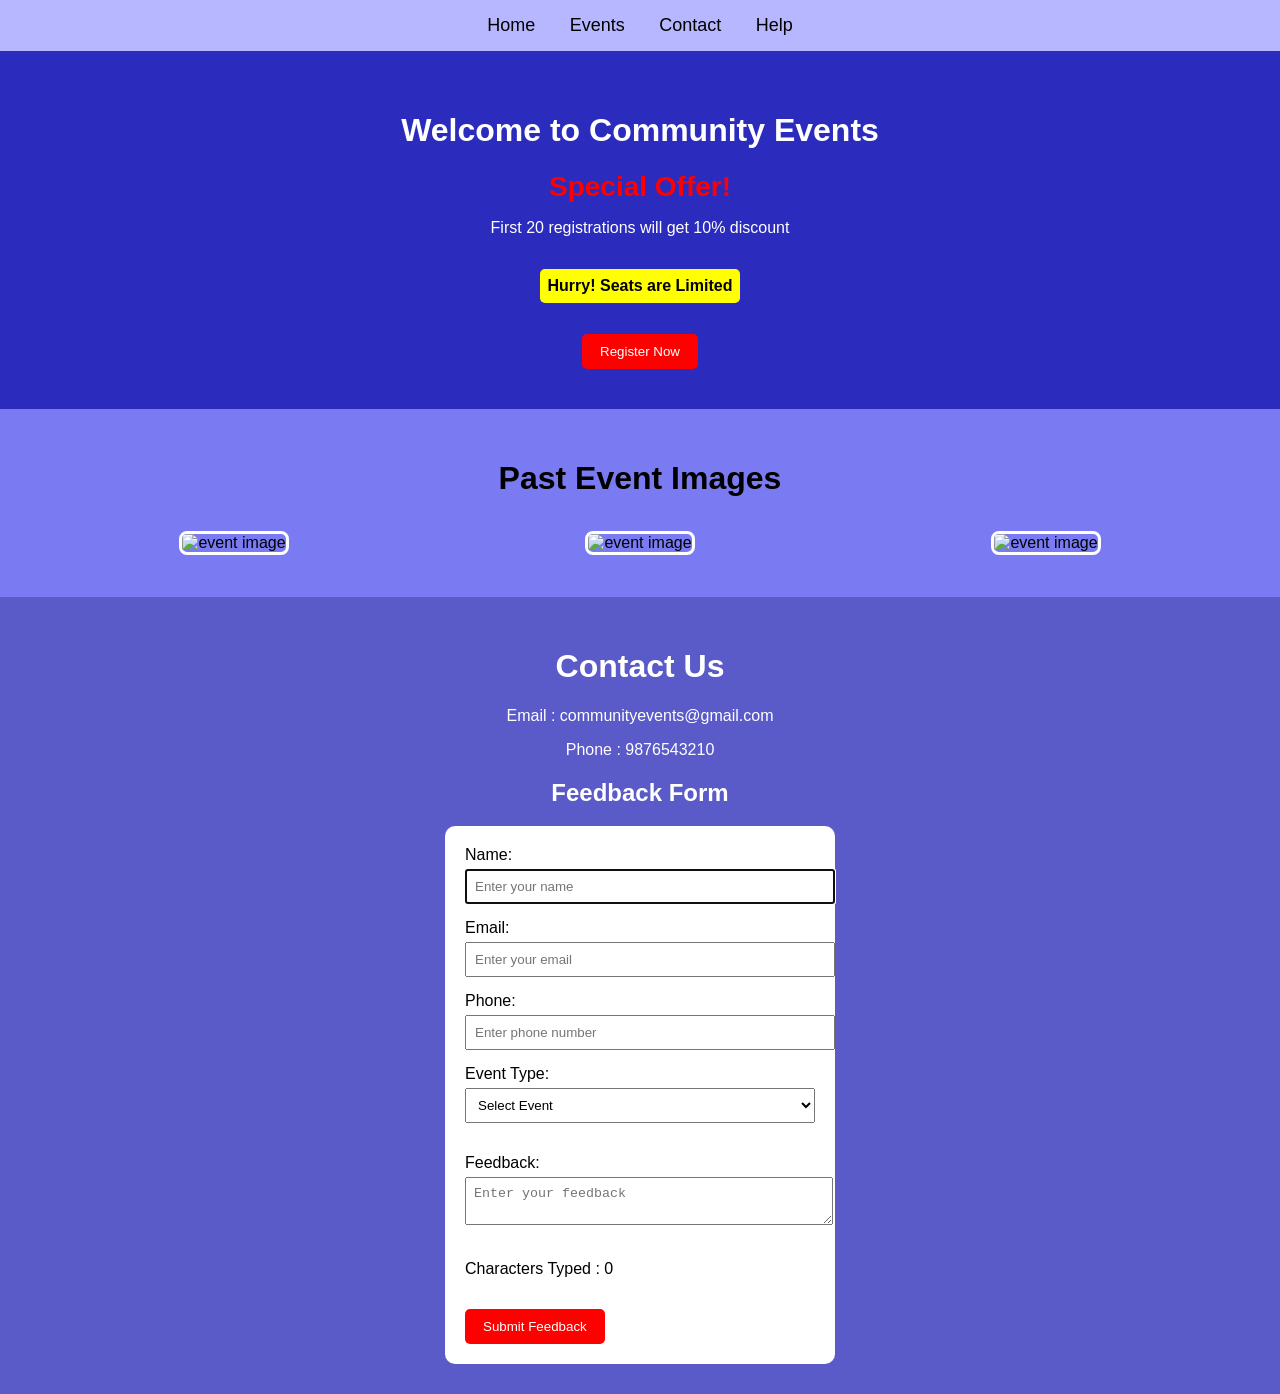
==== module1-html/index.html @ 54b48437 "added html and css files" ====
<!DOCTYPE html>
<html lang="en">

<head>
    <meta charset="UTF-8">
    <meta name="viewport" content="width=device-width, initial-scale=1.0">
    <title>Community Event Portal</title>

    <style>
        body {
            margin: 0;
            font-family: Arial, sans-serif;
            background-color: #f4f4f4;
        }

        #navbar {
            background-color: #b7b7ff;
            padding: 15px;
            text-align: center;
            position: sticky;
            top: 0;
        }

        #navbar a {
            text-decoration: none;
            color: black;
            margin: 15px;
            font-size: 18px;
        }

        #navbar a:hover {
            color: blue;
        }

        #welcomeBanner {
            background-color: #2b2bbd;
            color: white;
            text-align: center;
            padding: 40px;
        }

        .highlight {
            background-color: yellow;
            color: black;
            display: inline-block;
            padding: 8px;
            border-radius: 5px;
            font-weight: bold;
        }

        button {
            background-color: red;
            color: white;
            border: none;
            padding: 10px 18px;
            margin-top: 15px;
            border-radius: 5px;
            cursor: pointer;
        }

        button:hover {
            background-color: darkred;
        }

        #events {
            background-color: #7a7af3;
            text-align: center;
            padding: 30px;
        }

        table {
            width: 100%;
        }

        td {
            padding: 10px;
        }

        .eventImg {
            width: 100%;
            height: 250px;
            border-radius: 8px;
            border: 3px solid white;
            object-fit: cover;
            transition: 0.3s;
            cursor: pointer;
        }

        #footer {
            background-color: #5a5ac8;
            color: white;
            text-align: center;
            padding: 30px;
        }

        form {
            background-color: white;
            color: black;
            width: 350px;
            margin: auto;
            padding: 20px;
            border-radius: 10px;
            text-align: left;
        }

        input,
        select,
        textarea {
            width: 100%;
            padding: 8px;
            margin-top: 5px;
            margin-bottom: 15px;
        }

        #fee {
            color: blue;
            font-weight: bold;
        }
    </style>
</head>

<body>

    <div id="navbar">
        <a href="#">Home</a>
        <a href="#events">Events</a>
        <a href="#footer">Contact</a>
        <a href="help.html" target="_blank">Help</a>
    </div>

    <div id="welcomeBanner">

        <h1>Welcome to Community Events</h1>

        <span style="color:red; font-weight:bold; font-size:28px;">
            Special Offer!
        </span>

        <p>
            First 20 registrations will get 10% discount
        </p>

        <p class="highlight">
            Hurry! Seats are Limited
        </p>

        <br>

        <a href="register.html" target="_blank">
            <button>
                Register Now
            </button>
        </a>

    </div>

    <div id="events">

        <h1>Past Event Images</h1>

        <table>

            <tr>

                <td>
                    <img src="./src/img1.webp" class="eventImg" ondblclick="enlargeImage(this)" alt="event image">
                </td>

                <td>
                    <img src="./src/img2.webp" class="eventImg" ondblclick="enlargeImage(this)" alt="event image">
                </td>

                <td>
                    <img src="./src/img3.webp" class="eventImg" ondblclick="enlargeImage(this)" alt="event image">
                </td>

            </tr>

        </table>

    </div>

    <div id="footer">

        <h1>Contact Us</h1>

        <p>Email : communityevents@gmail.com</p>
        <p>Phone : 9876543210</p>

        <h2>Feedback Form</h2>

        <form onsubmit="submitForm(event)">

            Name:
            <input type="text" placeholder="Enter your name" required autofocus>

            Email:
            <input type="email" placeholder="Enter your email" required>

            Phone:
            <input type="text" id="phone" placeholder="Enter phone number" onblur="validatePhone()" required>

            Event Type:
            <select id="eventType" onchange="showFee()" required>

                <option value="">Select Event</option>
                <option value="500">Workshop</option>
                <option value="1000">Hackathon</option>
                <option value="1500">Seminar</option>

            </select>

            <p id="fee"></p>

            Feedback:
            <textarea id="feedback" placeholder="Enter your feedback" onkeyup="countCharacters()"></textarea>

            <p>
                Characters Typed :
                <span id="count">0</span>
            </p>

            <button type="submit">
                Submit Feedback
            </button>

        </form>

    </div>

    <script>

        function validatePhone() {

            let phone =
                document.getElementById("phone").value;

            if (phone.length != 10) {

                alert("Phone number should contain 10 digits");

            }
        }

        function showFee() {

            let fee =
                document.getElementById("eventType").value;

            document.getElementById("fee").innerHTML =
                "Event Fee : ₹" + fee;

        }

        function countCharacters() {

            let text =
                document.getElementById("feedback").value;

            document.getElementById("count").innerHTML =
                text.length;

        }

        function enlargeImage(image) {

            image.style.width = "500px";
            image.style.height = "350px";

        }

        function submitForm(event) {

            event.preventDefault();

            alert("Feedback Submitted Successfully!");

        }

    </script>

</body>

</html>
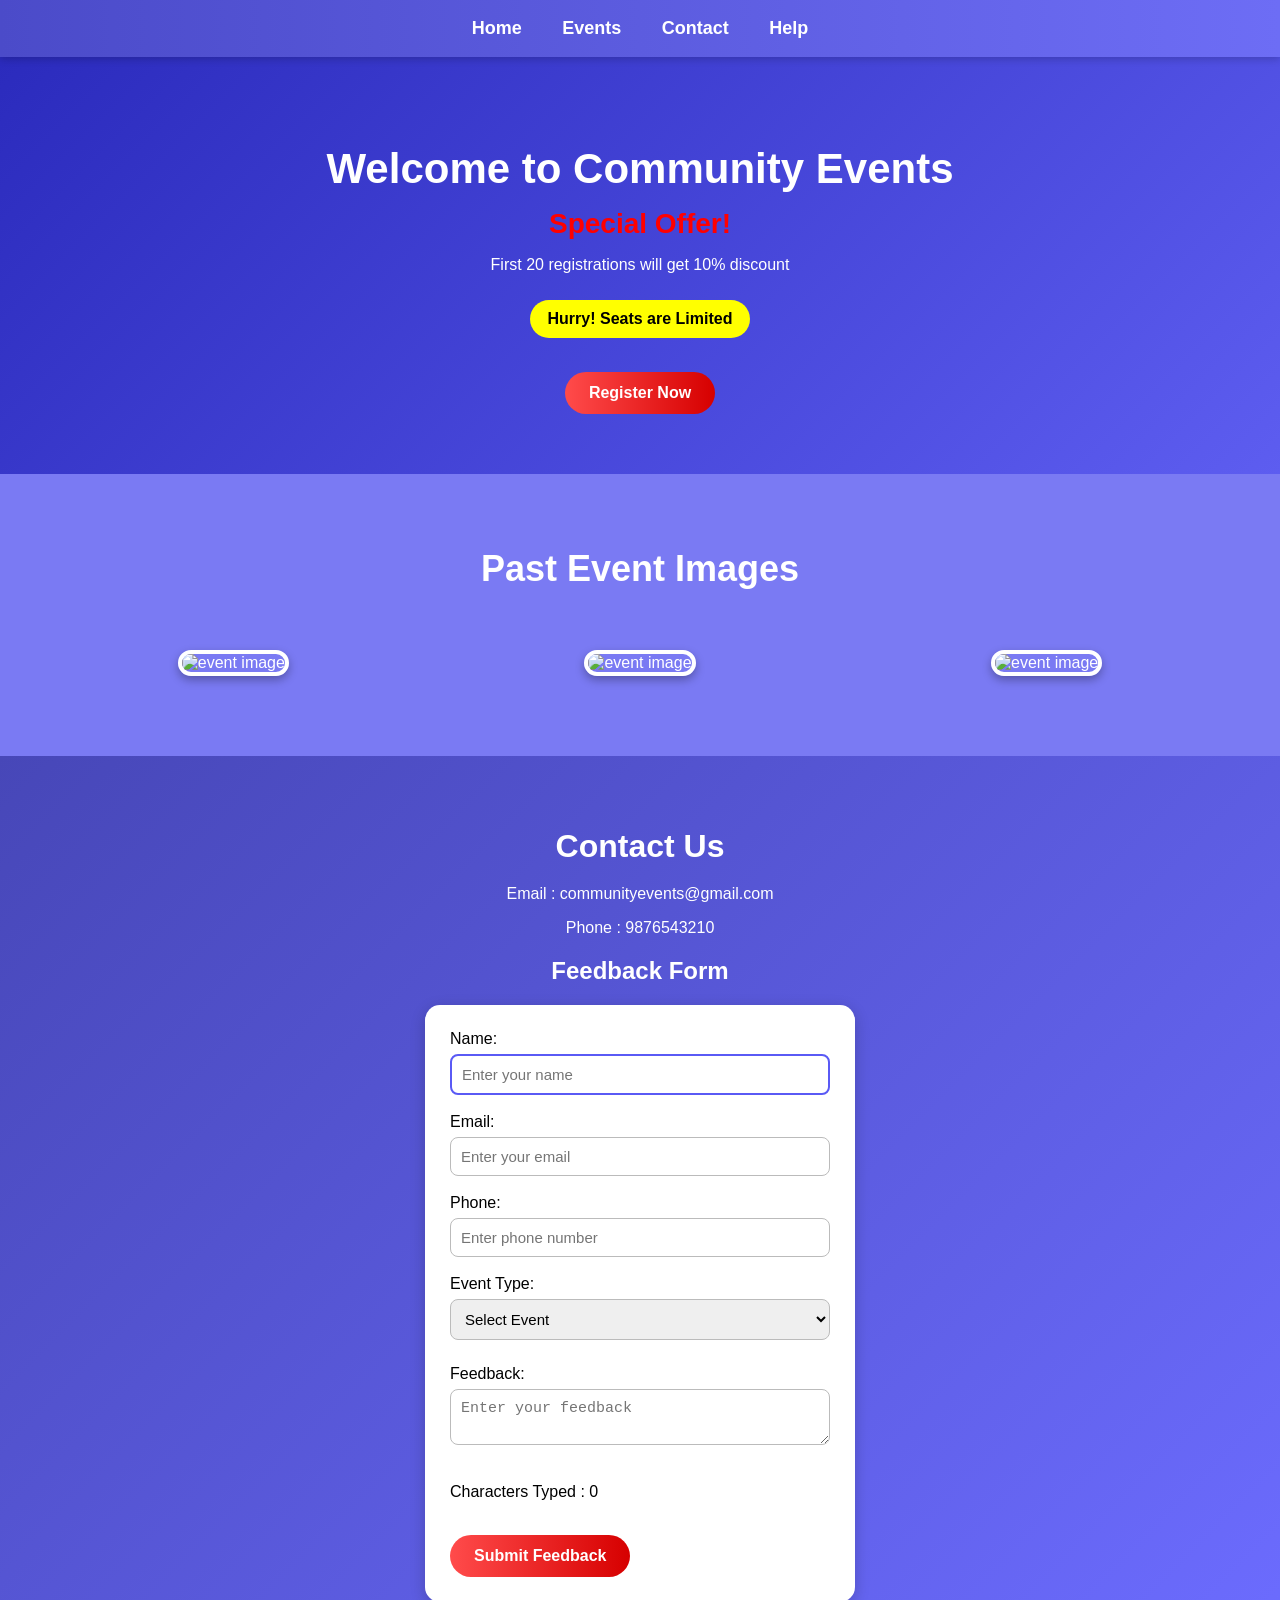
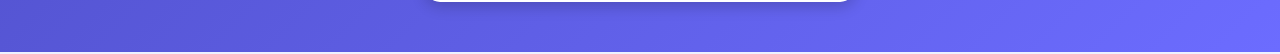
==== commit d47b7037: "corrected help page content" ====
--- a/module1-html/index.html
+++ b/module1-html/index.html
@@ -7,116 +7,174 @@
     <title>Community Event Portal</title>
 
     <style>
-        body {
-            margin: 0;
-            font-family: Arial, sans-serif;
-            background-color: #f4f4f4;
-        }
-
-        #navbar {
-            background-color: #b7b7ff;
-            padding: 15px;
-            text-align: center;
-            position: sticky;
-            top: 0;
-        }
-
-        #navbar a {
-            text-decoration: none;
-            color: black;
-            margin: 15px;
-            font-size: 18px;
-        }
-
-        #navbar a:hover {
-            color: blue;
-        }
-
-        #welcomeBanner {
-            background-color: #2b2bbd;
-            color: white;
-            text-align: center;
-            padding: 40px;
-        }
-
-        .highlight {
-            background-color: yellow;
-            color: black;
-            display: inline-block;
-            padding: 8px;
-            border-radius: 5px;
-            font-weight: bold;
-        }
-
-        button {
-            background-color: red;
-            color: white;
-            border: none;
-            padding: 10px 18px;
-            margin-top: 15px;
-            border-radius: 5px;
-            cursor: pointer;
-        }
-
-        button:hover {
-            background-color: darkred;
-        }
-
-        #events {
-            background-color: #7a7af3;
-            text-align: center;
-            padding: 30px;
-        }
-
-        table {
-            width: 100%;
-        }
-
-        td {
-            padding: 10px;
-        }
-
-        .eventImg {
-            width: 100%;
-            height: 250px;
-            border-radius: 8px;
-            border: 3px solid white;
-            object-fit: cover;
-            transition: 0.3s;
-            cursor: pointer;
-        }
-
-        #footer {
-            background-color: #5a5ac8;
-            color: white;
-            text-align: center;
-            padding: 30px;
-        }
-
-        form {
-            background-color: white;
-            color: black;
-            width: 350px;
-            margin: auto;
-            padding: 20px;
-            border-radius: 10px;
-            text-align: left;
-        }
-
-        input,
-        select,
-        textarea {
-            width: 100%;
-            padding: 8px;
-            margin-top: 5px;
-            margin-bottom: 15px;
-        }
-
-        #fee {
-            color: blue;
-            font-weight: bold;
-        }
-    </style>
+
+    body{
+        margin:0;
+        font-family: 'Segoe UI', Tahoma, Geneva, Verdana, sans-serif;
+        background: #eef1ff;
+        color:#222;
+    }
+
+    /* Navigation */
+
+    #navbar{
+        background: linear-gradient(90deg,#4b4bc9,#6d6df5);
+        padding:18px;
+        text-align:center;
+        position:sticky;
+        top:0;
+        z-index:1000;
+        box-shadow:0 2px 8px rgba(0,0,0,0.2);
+    }
+
+    #navbar a{
+        text-decoration:none;
+        color:white;
+        margin:0 18px;
+        font-size:18px;
+        font-weight:bold;
+        transition:0.3s;
+    }
+
+    #navbar a:hover{
+        color:yellow;
+    }
+
+    /* Welcome Banner */
+
+    #welcomeBanner{
+        background: linear-gradient(135deg,#2b2bbd,#5d5df0);
+        color:white;
+        text-align:center;
+        padding:60px 20px;
+    }
+
+    #welcomeBanner h1{
+        font-size:42px;
+        margin-bottom:15px;
+    }
+
+    .highlight{
+        background-color:yellow;
+        color:black;
+        display:inline-block;
+        padding:10px 18px;
+        border-radius:30px;
+        font-weight:bold;
+        margin-top:10px;
+    }
+
+    button{
+        background:linear-gradient(90deg,#ff4b4b,#d60000);
+        color:white;
+        border:none;
+        padding:12px 24px;
+        margin-top:18px;
+        border-radius:30px;
+        cursor:pointer;
+        font-size:16px;
+        font-weight:bold;
+        transition:0.3s;
+    }
+
+    button:hover{
+        transform:scale(1.05);
+        background:linear-gradient(90deg,#d60000,#900000);
+    }
+
+    /* Events */
+
+    #events{
+        background:#7a7af3;
+        padding:50px 20px;
+        text-align:center;
+        color:white;
+    }
+
+    #events h1{
+        margin-bottom:30px;
+        font-size:36px;
+    }
+
+    table{
+        width:100%;
+        border-spacing:20px;
+    }
+
+    td{
+        padding:10px;
+    }
+
+    .eventImg{
+        width:100%;
+        height:260px;
+        border-radius:15px;
+        border:4px solid white;
+        object-fit:cover;
+        transition:0.4s;
+        cursor:pointer;
+        box-shadow:0 4px 10px rgba(0,0,0,0.3);
+    }
+
+    .eventImg:hover{
+        transform:translateY(-8px);
+    }
+
+    /* Footer */
+
+    #footer{
+        background:linear-gradient(135deg,#4747b8,#6c6cff);
+        color:white;
+        text-align:center;
+        padding:50px 20px;
+    }
+
+    #footer h1,
+    #footer h2{
+        margin-bottom:20px;
+    }
+
+    /* Form */
+
+    form{
+        background:white;
+        color:black;
+        width:380px;
+        margin:auto;
+        padding:25px;
+        border-radius:15px;
+        text-align:left;
+        box-shadow:0 4px 15px rgba(0,0,0,0.2);
+    }
+
+    input,
+    select,
+    textarea{
+        width:100%;
+        padding:10px;
+        margin-top:6px;
+        margin-bottom:18px;
+        border:1px solid #bbb;
+        border-radius:8px;
+        font-size:15px;
+        box-sizing:border-box;
+    }
+
+    input:focus,
+    select:focus,
+    textarea:focus{
+        outline:none;
+        border:2px solid #5a5af5;
+    }
+
+    #fee{
+        color:#2b2bbd;
+        font-weight:bold;
+        margin-top:-8px;
+        margin-bottom:15px;
+    }
+
+</style>
 </head>
 
 <body>
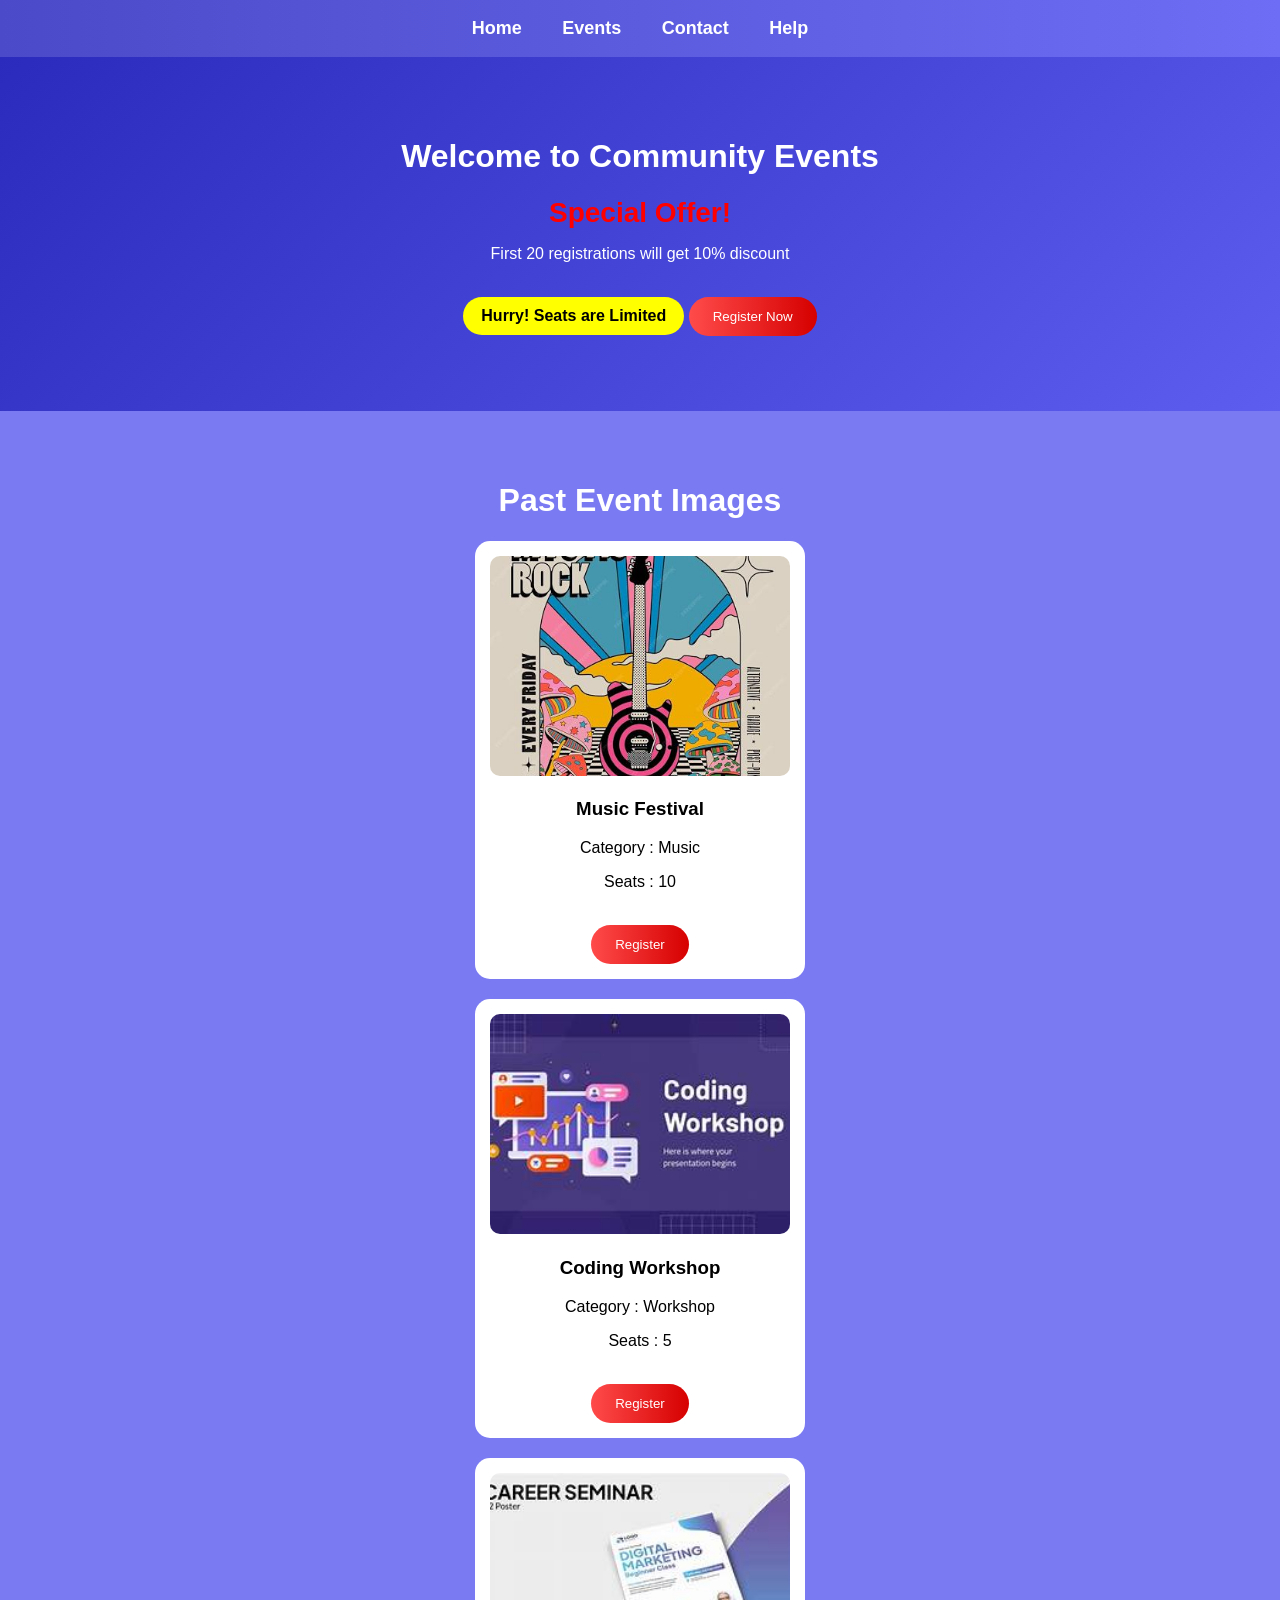
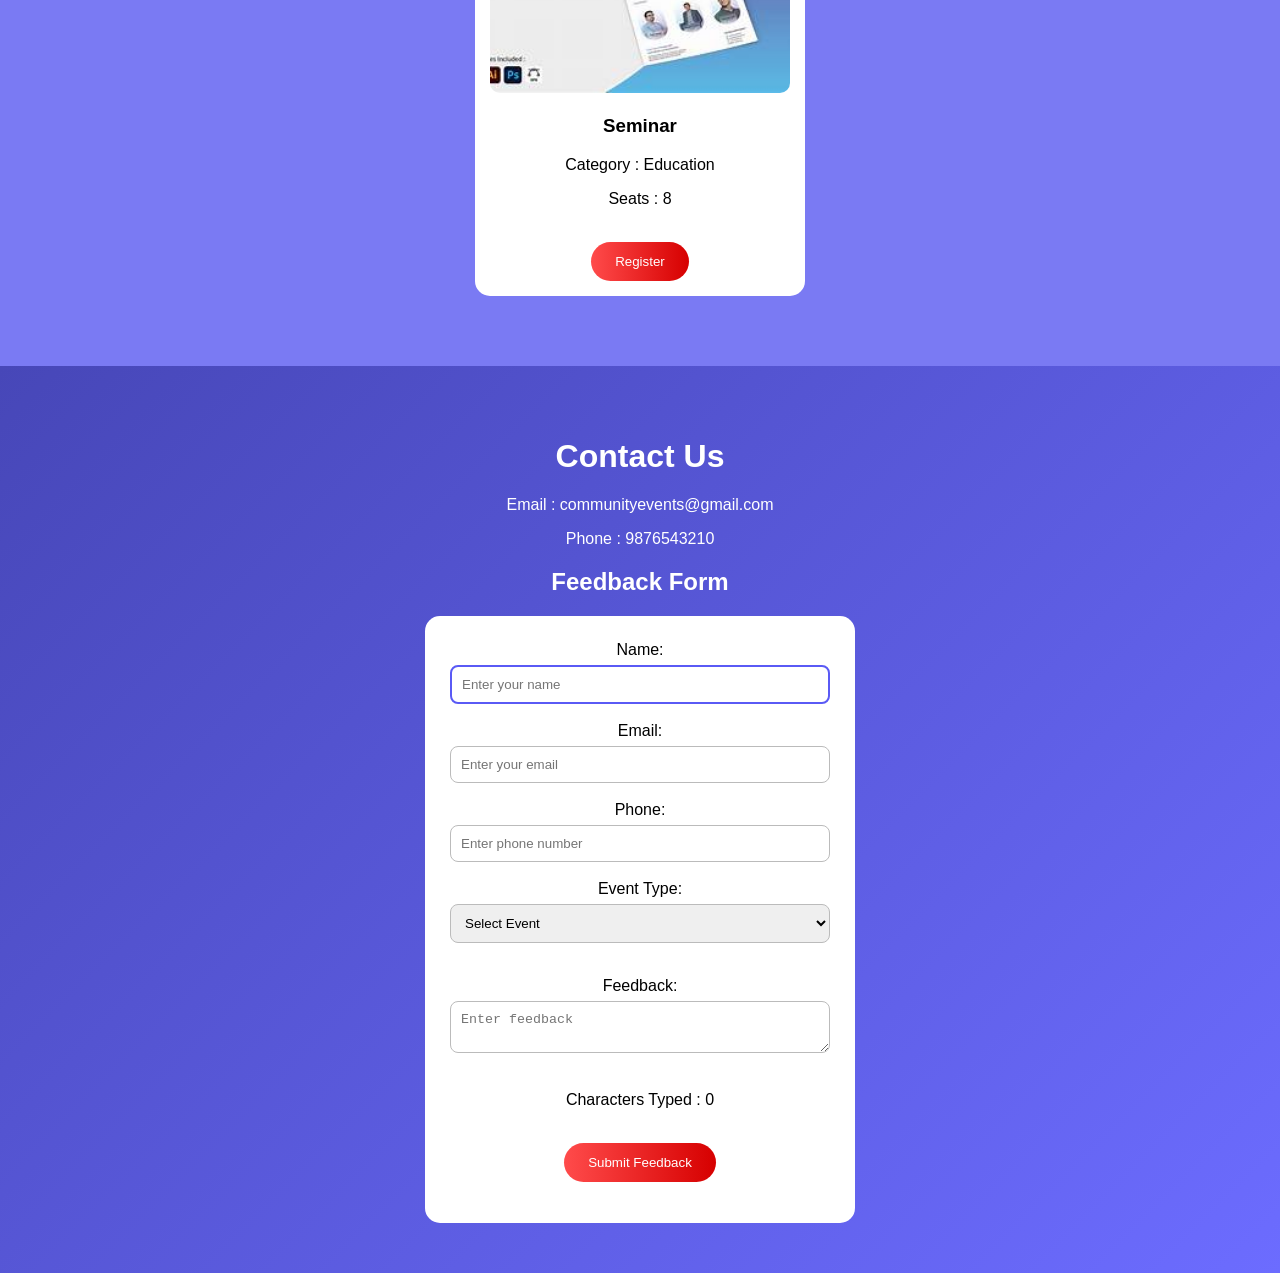
==== commit cba94e57: "javascript added" ====
--- a/module1-html/index.html
+++ b/module1-html/index.html
@@ -2,276 +2,155 @@
 <html lang="en">
 
 <head>
+
     <meta charset="UTF-8">
-    <meta name="viewport" content="width=device-width, initial-scale=1.0">
+
+    <meta name="viewport"
+    content="width=device-width, initial-scale=1.0">
+
     <title>Community Event Portal</title>
 
-    <style>
+    <link rel="stylesheet"
+    href="../module1-css/style.css">
 
-    body{
-        margin:0;
-        font-family: 'Segoe UI', Tahoma, Geneva, Verdana, sans-serif;
-        background: #eef1ff;
-        color:#222;
-    }
-
-    /* Navigation */
-
-    #navbar{
-        background: linear-gradient(90deg,#4b4bc9,#6d6df5);
-        padding:18px;
-        text-align:center;
-        position:sticky;
-        top:0;
-        z-index:1000;
-        box-shadow:0 2px 8px rgba(0,0,0,0.2);
-    }
-
-    #navbar a{
-        text-decoration:none;
-        color:white;
-        margin:0 18px;
-        font-size:18px;
-        font-weight:bold;
-        transition:0.3s;
-    }
-
-    #navbar a:hover{
-        color:yellow;
-    }
-
-    /* Welcome Banner */
-
-    #welcomeBanner{
-        background: linear-gradient(135deg,#2b2bbd,#5d5df0);
-        color:white;
-        text-align:center;
-        padding:60px 20px;
-    }
-
-    #welcomeBanner h1{
-        font-size:42px;
-        margin-bottom:15px;
-    }
-
-    .highlight{
-        background-color:yellow;
-        color:black;
-        display:inline-block;
-        padding:10px 18px;
-        border-radius:30px;
-        font-weight:bold;
-        margin-top:10px;
-    }
-
-    button{
-        background:linear-gradient(90deg,#ff4b4b,#d60000);
-        color:white;
-        border:none;
-        padding:12px 24px;
-        margin-top:18px;
-        border-radius:30px;
-        cursor:pointer;
-        font-size:16px;
-        font-weight:bold;
-        transition:0.3s;
-    }
-
-    button:hover{
-        transform:scale(1.05);
-        background:linear-gradient(90deg,#d60000,#900000);
-    }
-
-    /* Events */
-
-    #events{
-        background:#7a7af3;
-        padding:50px 20px;
-        text-align:center;
-        color:white;
-    }
-
-    #events h1{
-        margin-bottom:30px;
-        font-size:36px;
-    }
-
-    table{
-        width:100%;
-        border-spacing:20px;
-    }
-
-    td{
-        padding:10px;
-    }
-
-    .eventImg{
-        width:100%;
-        height:260px;
-        border-radius:15px;
-        border:4px solid white;
-        object-fit:cover;
-        transition:0.4s;
-        cursor:pointer;
-        box-shadow:0 4px 10px rgba(0,0,0,0.3);
-    }
-
-    .eventImg:hover{
-        transform:translateY(-8px);
-    }
-
-    /* Footer */
-
-    #footer{
-        background:linear-gradient(135deg,#4747b8,#6c6cff);
-        color:white;
-        text-align:center;
-        padding:50px 20px;
-    }
-
-    #footer h1,
-    #footer h2{
-        margin-bottom:20px;
-    }
-
-    /* Form */
-
-    form{
-        background:white;
-        color:black;
-        width:380px;
-        margin:auto;
-        padding:25px;
-        border-radius:15px;
-        text-align:left;
-        box-shadow:0 4px 15px rgba(0,0,0,0.2);
-    }
-
-    input,
-    select,
-    textarea{
-        width:100%;
-        padding:10px;
-        margin-top:6px;
-        margin-bottom:18px;
-        border:1px solid #bbb;
-        border-radius:8px;
-        font-size:15px;
-        box-sizing:border-box;
-    }
-
-    input:focus,
-    select:focus,
-    textarea:focus{
-        outline:none;
-        border:2px solid #5a5af5;
-    }
-
-    #fee{
-        color:#2b2bbd;
-        font-weight:bold;
-        margin-top:-8px;
-        margin-bottom:15px;
-    }
-
-</style>
 </head>
 
 <body>
 
+    <!-- Navigation -->
+
     <div id="navbar">
+
         <a href="#">Home</a>
+
         <a href="#events">Events</a>
+
         <a href="#footer">Contact</a>
-        <a href="help.html" target="_blank">Help</a>
+
+        <a href="help.html"
+        target="_blank">
+
+        Help
+
+        </a>
+
     </div>
+
+    <!-- Welcome Banner -->
 
     <div id="welcomeBanner">
 
-        <h1>Welcome to Community Events</h1>
+        <h1>
+            Welcome to Community Events
+        </h1>
 
-        <span style="color:red; font-weight:bold; font-size:28px;">
+        <span class="offer">
             Special Offer!
         </span>
 
         <p>
-            First 20 registrations will get 10% discount
+            First 20 registrations
+            will get 10% discount
         </p>
 
         <p class="highlight">
             Hurry! Seats are Limited
         </p>
 
-        <br>
+        <a href="register.html"
+        target="_blank">
 
-        <a href="register.html" target="_blank">
             <button>
                 Register Now
             </button>
+
         </a>
 
     </div>
+
+    <!-- Events -->
 
     <div id="events">
 
         <h1>Past Event Images</h1>
 
-        <table>
-
-            <tr>
-
-                <td>
-                    <img src="./src/img1.webp" class="eventImg" ondblclick="enlargeImage(this)" alt="event image">
-                </td>
-
-                <td>
-                    <img src="./src/img2.webp" class="eventImg" ondblclick="enlargeImage(this)" alt="event image">
-                </td>
-
-                <td>
-                    <img src="./src/img3.webp" class="eventImg" ondblclick="enlargeImage(this)" alt="event image">
-                </td>
-
-            </tr>
-
-        </table>
+        <div id="eventContainer"></div>
 
     </div>
+
+    <!-- Footer -->
 
     <div id="footer">
 
         <h1>Contact Us</h1>
 
-        <p>Email : communityevents@gmail.com</p>
-        <p>Phone : 9876543210</p>
+        <p>
+            Email :
+            communityevents@gmail.com
+        </p>
+
+        <p>
+            Phone :
+            9876543210
+        </p>
 
         <h2>Feedback Form</h2>
 
-        <form onsubmit="submitForm(event)">
+        <form id="registerForm">
 
-            Name:
-            <input type="text" placeholder="Enter your name" required autofocus>
+            <label>Name:</label>
 
-            Email:
-            <input type="email" placeholder="Enter your email" required>
+            <input type="text"
+            name="username"
+            placeholder="Enter your name"
+            required autofocus>
 
-            Phone:
-            <input type="text" id="phone" placeholder="Enter phone number" onblur="validatePhone()" required>
+            <label>Email:</label>
 
-            Event Type:
-            <select id="eventType" onchange="showFee()" required>
+            <input type="email"
+            name="email"
+            placeholder="Enter your email"
+            required>
 
-                <option value="">Select Event</option>
-                <option value="500">Workshop</option>
-                <option value="1000">Hackathon</option>
-                <option value="1500">Seminar</option>
+            <label>Phone:</label>
+
+            <input type="text"
+            id="phone"
+            placeholder="Enter phone number"
+            onblur="validatePhone()"
+            required>
+
+            <label>Event Type:</label>
+
+            <select id="eventType"
+            onchange="showFee()"
+            required>
+
+                <option value="">
+                    Select Event
+                </option>
+
+                <option value="500">
+                    Workshop
+                </option>
+
+                <option value="1000">
+                    Hackathon
+                </option>
+
+                <option value="1500">
+                    Seminar
+                </option>
 
             </select>
 
             <p id="fee"></p>
 
-            Feedback:
-            <textarea id="feedback" placeholder="Enter your feedback" onkeyup="countCharacters()"></textarea>
+            <label>Feedback:</label>
+
+            <textarea id="feedback"
+            placeholder="Enter feedback"
+            onkeyup="countCharacters()"></textarea>
 
             <p>
                 Characters Typed :
@@ -282,58 +161,14 @@
                 Submit Feedback
             </button>
 
+            <p id="message"></p>
+
         </form>
 
     </div>
 
-    <script>
-
-        function validatePhone() {
-
-            let phone =
-                document.getElementById("phone").value;
-
-            if (phone.length != 10) {
-
-                alert("Phone number should contain 10 digits");
-
-            }
-        }
-
-        function showFee() {
-
-            let fee =
-                document.getElementById("eventType").value;
-
-            document.getElementById("fee").innerHTML =
-                "Event Fee : ₹" + fee;
-
-        }
-
-        function countCharacters() {
-
-            let text =
-                document.getElementById("feedback").value;
-
-            document.getElementById("count").innerHTML =
-                text.length;
-
-        }
-
-        function enlargeImage(image) {
-
-            image.style.width = "500px";
-            image.style.height = "350px";
-
-        }
-
-        function submitForm(event) {
-
-            event.preventDefault();
-
-            alert("Feedback Submitted Successfully!");
-
-        }
+    <script src=
+    "../module1-javascript/main.js">
 
     </script>
 
--- a/module1-css/style.css
+++ b/module1-css/style.css
@@ -0,0 +1,145 @@
+body{
+    margin:0;
+    font-family:'Segoe UI',sans-serif;
+    background:#eef1ff;
+    color:#222;
+}
+
+/* Navbar */
+
+#navbar{
+    background:linear-gradient(
+    90deg,#4b4bc9,#6d6df5);
+
+    padding:18px;
+    text-align:center;
+    position:sticky;
+    top:0;
+}
+
+#navbar a{
+    text-decoration:none;
+    color:white;
+    margin:0 18px;
+    font-size:18px;
+    font-weight:bold;
+}
+
+#navbar a:hover{
+    color:yellow;
+}
+
+/* Banner */
+
+#welcomeBanner{
+    background:linear-gradient(
+    135deg,#2b2bbd,#5d5df0);
+
+    color:white;
+    text-align:center;
+    padding:60px 20px;
+}
+
+.offer{
+    color:red;
+    font-weight:bold;
+    font-size:28px;
+}
+
+.highlight{
+    background:yellow;
+    color:black;
+    display:inline-block;
+    padding:10px 18px;
+    border-radius:30px;
+    font-weight:bold;
+}
+
+/* Buttons */
+
+button{
+    background:linear-gradient(
+    90deg,#ff4b4b,#d60000);
+
+    color:white;
+    border:none;
+    padding:12px 24px;
+    margin-top:18px;
+    border-radius:30px;
+    cursor:pointer;
+}
+
+button:hover{
+    background:#900000;
+}
+
+/* Events */
+
+#events{
+    background:#7a7af3;
+    padding:50px 20px;
+    text-align:center;
+    color:white;
+}
+
+.card{
+    width:300px;
+    background:white;
+    color:black;
+    margin:20px auto;
+    padding:15px;
+    border-radius:15px;
+}
+
+.card img{
+    width:100%;
+    height:220px;
+    object-fit:cover;
+    border-radius:10px;
+}
+
+/* Footer */
+
+#footer{
+    background:linear-gradient(
+    135deg,#4747b8,#6c6cff);
+
+    color:white;
+    text-align:center;
+    padding:50px 20px;
+}
+
+/* Form */
+
+form{
+    background:white;
+    color:black;
+    width:380px;
+    margin:auto;
+    padding:25px;
+    border-radius:15px;
+}
+
+input,
+select,
+textarea{
+    width:100%;
+    padding:10px;
+    margin-top:6px;
+    margin-bottom:18px;
+    border:1px solid #bbb;
+    border-radius:8px;
+    box-sizing:border-box;
+}
+
+input:focus,
+select:focus,
+textarea:focus{
+    outline:none;
+    border:2px solid #5a5af5;
+}
+
+#fee{
+    color:#2b2bbd;
+    font-weight:bold;
+}
